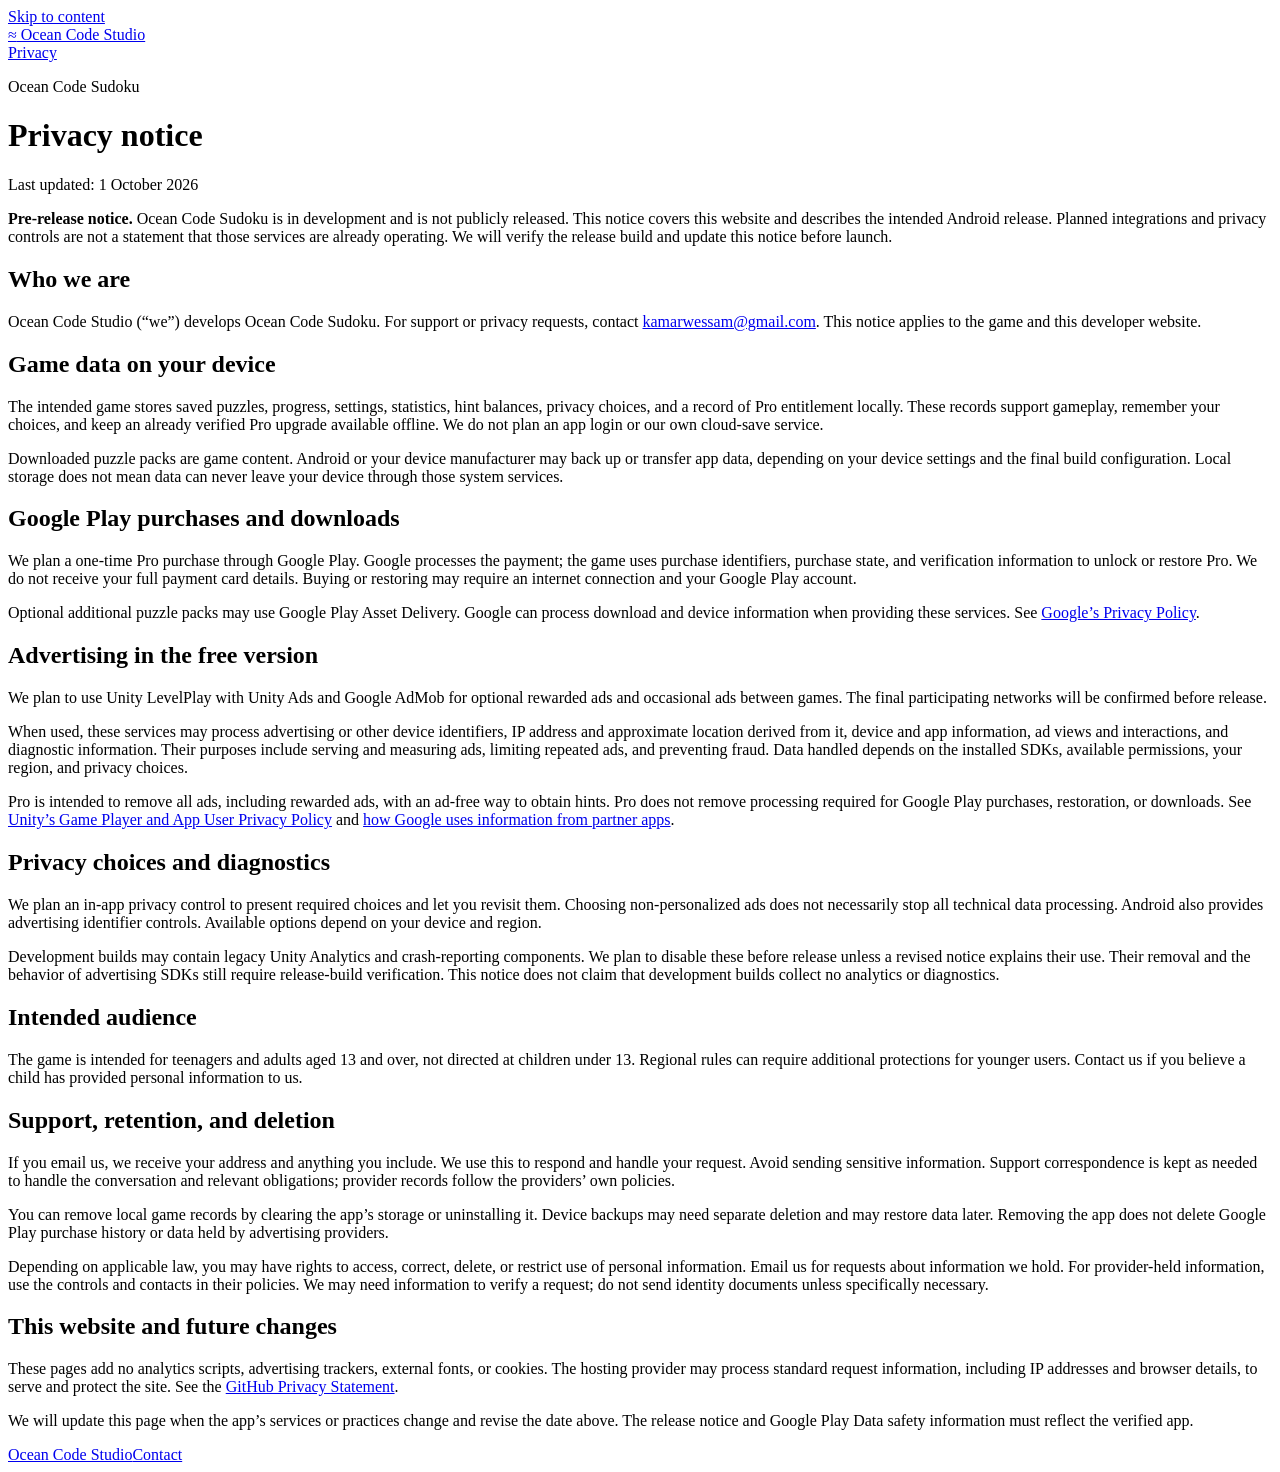
==== privacy.html @ bdacb275 "Publish Ocean Code Sudoku pre-release privacy notice This file contains a pre-release privacy notice" ====
<!doctype html>
<html lang="en">
<head>
  <meta charset="utf-8">
  <meta name="viewport" content="width=device-width, initial-scale=1">
  <meta name="description" content="Pre-release privacy notice for Ocean Code Sudoku and the Ocean Code Studio website. Contact, planned services, local data, purchases, and privacy choices.">
  <meta name="color-scheme" content="light">
  <title>Privacy notice · Ocean Code Sudoku</title>
  <link rel="stylesheet" href="style.css">
</head>
<body>
  <a class="skip-link" href="#main">Skip to content</a>
  <header class="site-header wrap">
    <a class="brand" href="index.html"><span class="brand-mark" aria-hidden="true">≈</span> Ocean Code Studio</a>
    <nav aria-label="Main navigation"><a href="privacy.html" aria-current="page">Privacy</a></nav>
  </header>
  <main id="main" class="wrap document">
    <p class="eyebrow">Ocean Code Sudoku</p>
    <h1>Privacy notice</h1>
    <p class="updated">Last updated: <time datetime="2026-10-01">1 October 2026</time></p>
    <div class="notice">
      <p><strong>Pre-release notice.</strong> Ocean Code Sudoku is in development and is not publicly released. This notice covers this website and describes the intended Android release. Planned integrations and privacy controls are not a statement that those services are already operating. We will verify the release build and update this notice before launch.</p>
    </div>
    <section aria-labelledby="who">
      <h2 id="who">Who we are</h2>
      <p>Ocean Code Studio (“we”) develops Ocean Code Sudoku. For support or privacy requests, contact <a href="mailto:kamarwessam@gmail.com">kamarwessam@gmail.com</a>. This notice applies to the game and this developer website.</p>
    </section>
    <section aria-labelledby="local">
      <h2 id="local">Game data on your device</h2>
      <p>The intended game stores saved puzzles, progress, settings, statistics, hint balances, privacy choices, and a record of Pro entitlement locally. These records support gameplay, remember your choices, and keep an already verified Pro upgrade available offline. We do not plan an app login or our own cloud-save service.</p>
      <p>Downloaded puzzle packs are game content. Android or your device manufacturer may back up or transfer app data, depending on your device settings and the final build configuration. Local storage does not mean data can never leave your device through those system services.</p>
    </section>
    <section aria-labelledby="purchases">
      <h2 id="purchases">Google Play purchases and downloads</h2>
      <p>We plan a one-time Pro purchase through Google Play. Google processes the payment; the game uses purchase identifiers, purchase state, and verification information to unlock or restore Pro. We do not receive your full payment card details. Buying or restoring may require an internet connection and your Google Play account.</p>
      <p>Optional additional puzzle packs may use Google Play Asset Delivery. Google can process download and device information when providing these services. See <a href="https://policies.google.com/privacy">Google’s Privacy Policy</a>.</p>
    </section>
    <section aria-labelledby="ads">
      <h2 id="ads">Advertising in the free version</h2>
      <p>We plan to use Unity LevelPlay with Unity Ads and Google AdMob for optional rewarded ads and occasional ads between games. The final participating networks will be confirmed before release.</p>
      <p>When used, these services may process advertising or other device identifiers, IP address and approximate location derived from it, device and app information, ad views and interactions, and diagnostic information. Their purposes include serving and measuring ads, limiting repeated ads, and preventing fraud. Data handled depends on the installed SDKs, available permissions, your region, and privacy choices.</p>
      <p>Pro is intended to remove all ads, including rewarded ads, with an ad-free way to obtain hints. Pro does not remove processing required for Google Play purchases, restoration, or downloads. See <a href="https://unity.com/legal/game-player-and-app-user-privacy-policy">Unity’s Game Player and App User Privacy Policy</a> and <a href="https://policies.google.com/technologies/partner-sites">how Google uses information from partner apps</a>.</p>
    </section>
    <section aria-labelledby="choices">
      <h2 id="choices">Privacy choices and diagnostics</h2>
      <p>We plan an in-app privacy control to present required choices and let you revisit them. Choosing non-personalized ads does not necessarily stop all technical data processing. Android also provides advertising identifier controls. Available options depend on your device and region.</p>
      <p>Development builds may contain legacy Unity Analytics and crash-reporting components. We plan to disable these before release unless a revised notice explains their use. Their removal and the behavior of advertising SDKs still require release-build verification. This notice does not claim that development builds collect no analytics or diagnostics.</p>
    </section>
    <section aria-labelledby="age">
      <h2 id="age">Intended audience</h2>
      <p>The game is intended for teenagers and adults aged 13 and over, not directed at children under 13. Regional rules can require additional protections for younger users. Contact us if you believe a child has provided personal information to us.</p>
    </section>
    <section aria-labelledby="requests">
      <h2 id="requests">Support, retention, and deletion</h2>
      <p>If you email us, we receive your address and anything you include. We use this to respond and handle your request. Avoid sending sensitive information. Support correspondence is kept as needed to handle the conversation and relevant obligations; provider records follow the providers’ own policies.</p>
      <p>You can remove local game records by clearing the app’s storage or uninstalling it. Device backups may need separate deletion and may restore data later. Removing the app does not delete Google Play purchase history or data held by advertising providers.</p>
      <p>Depending on applicable law, you may have rights to access, correct, delete, or restrict use of personal information. Email us for requests about information we hold. For provider-held information, use the controls and contacts in their policies. We may need information to verify a request; do not send identity documents unless specifically necessary.</p>
    </section>
    <section aria-labelledby="website">
      <h2 id="website">This website and future changes</h2>
      <p>These pages add no analytics scripts, advertising trackers, external fonts, or cookies. The hosting provider may process standard request information, including IP addresses and browser details, to serve and protect the site. See the <a href="https://docs.github.com/en/site-policy/privacy-policies/github-general-privacy-statement">GitHub Privacy Statement</a>.</p>
      <p>We will update this page when the app’s services or practices change and revise the date above. The release notice and Google Play Data safety information must reflect the verified app.</p>
    </section>
  </main>
  <footer class="site-footer wrap"><a href="index.html">Ocean Code Studio</a><a href="mailto:kamarwessam@gmail.com">Contact</a></footer>
</body>
</html>
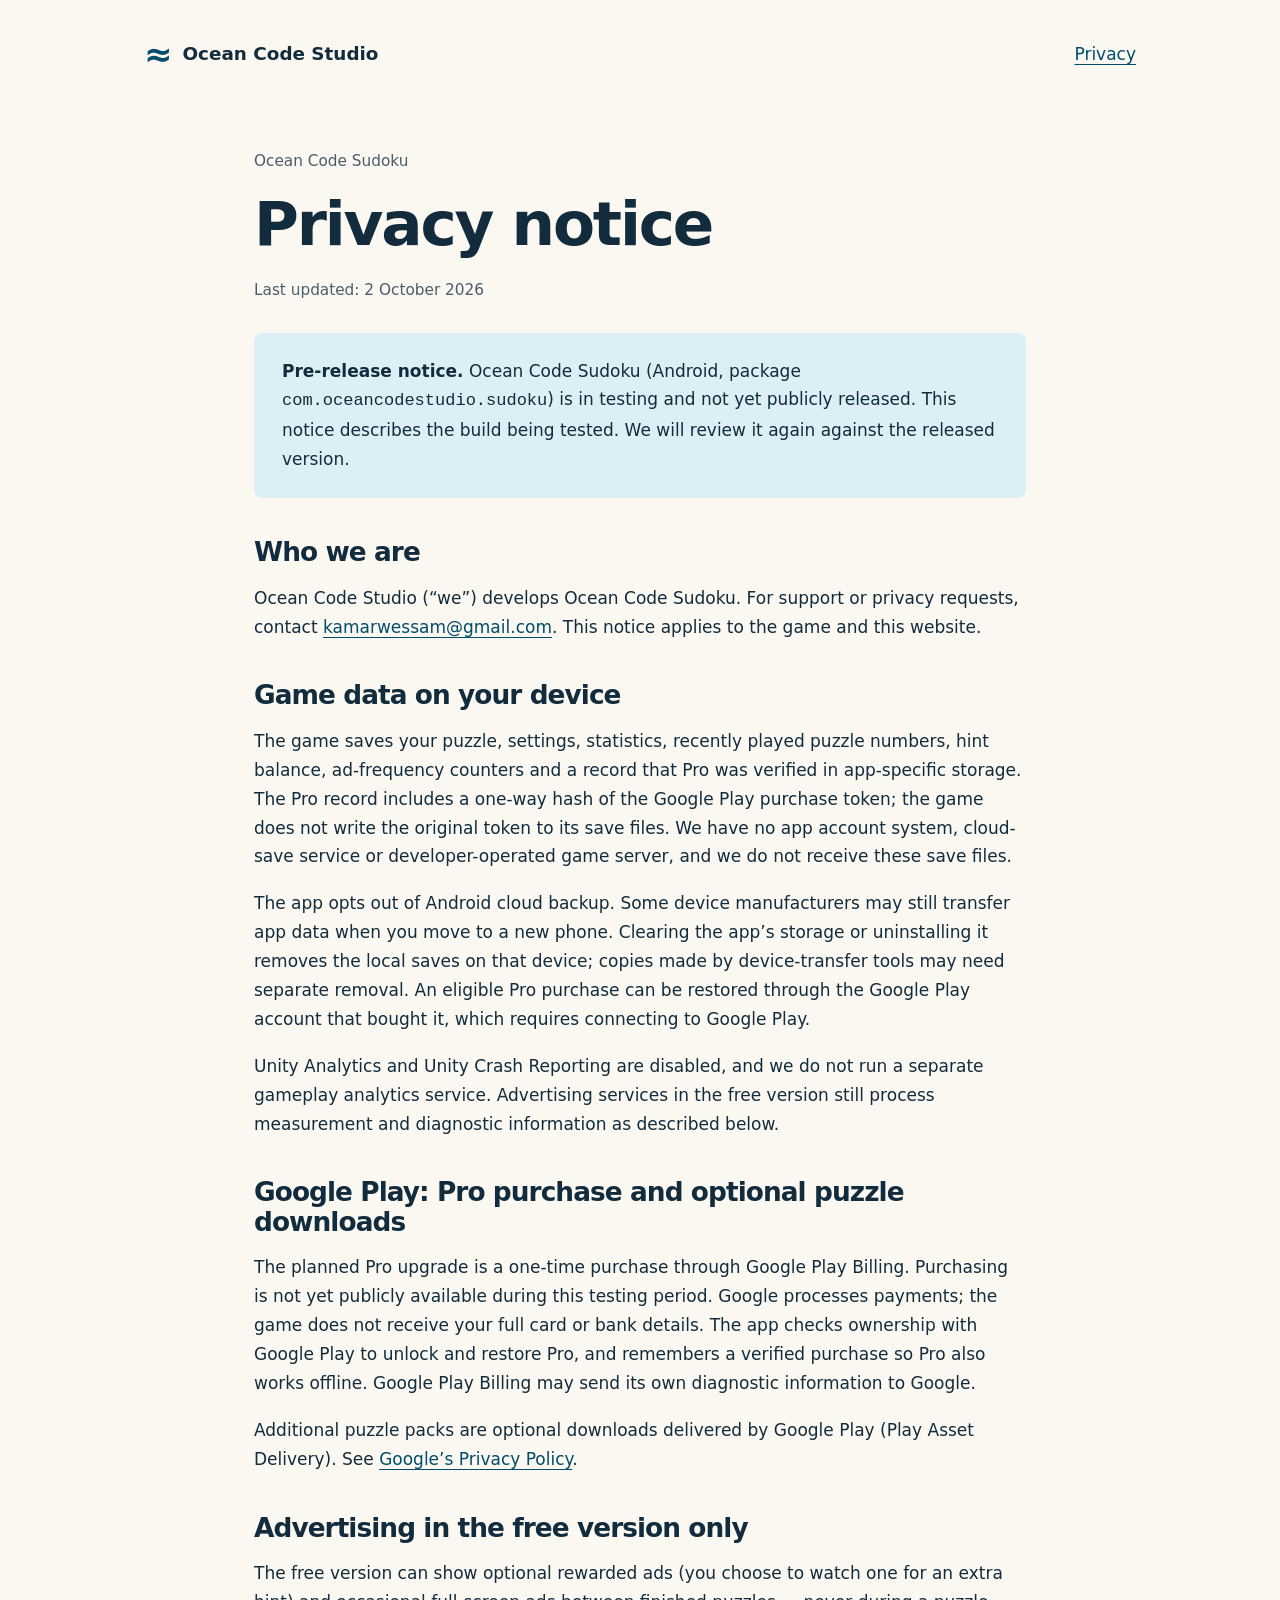
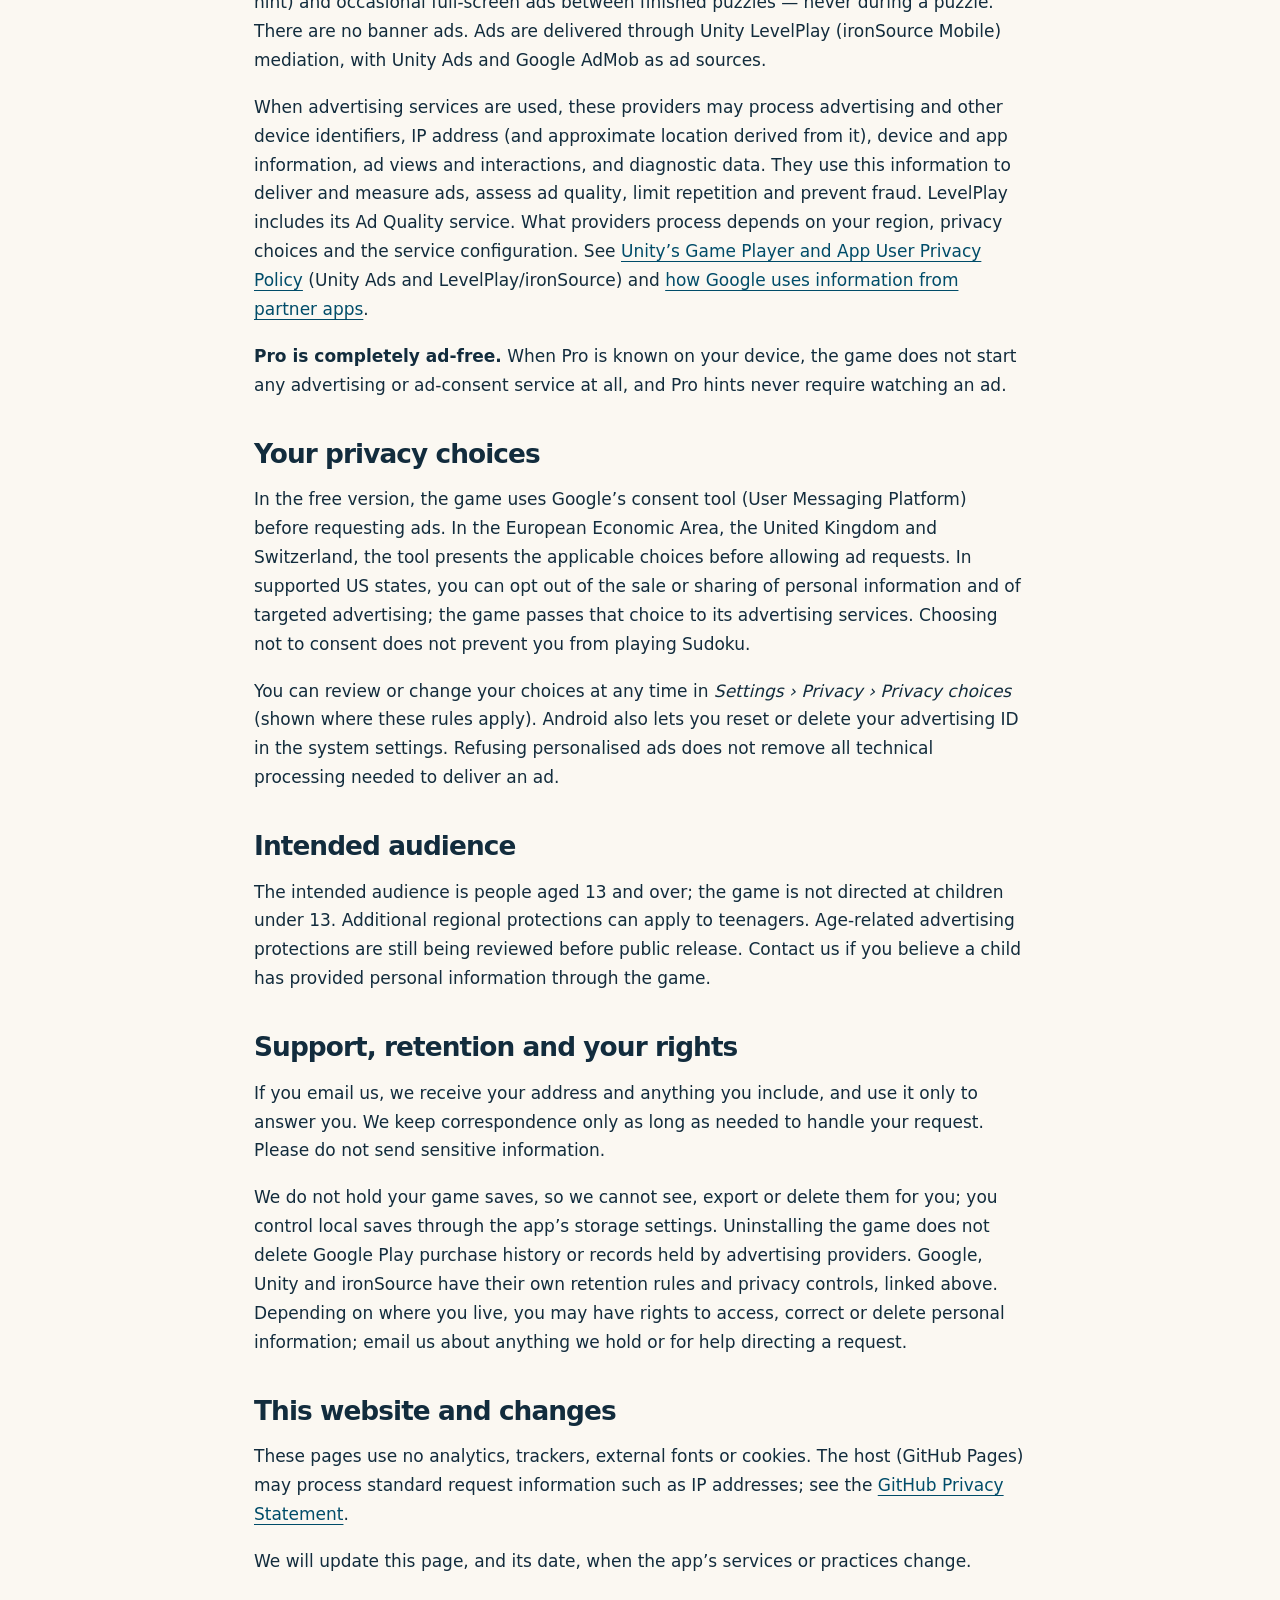
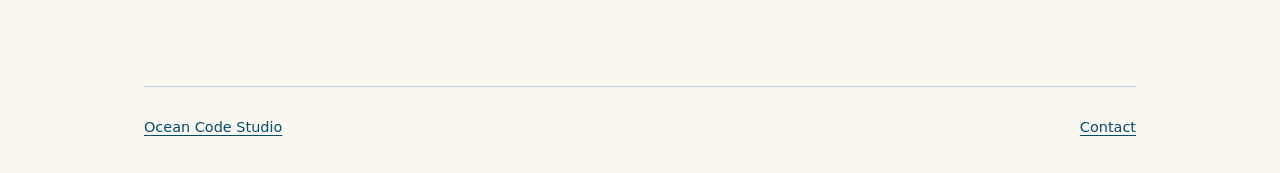
==== commit d459aefa: "Update pre-release privacy notice for tested Android build Updated the privacy notice to reflect the" ====
--- a/privacy.html
+++ b/privacy.html
@@ -3,7 +3,7 @@
 <head>
   <meta charset="utf-8">
   <meta name="viewport" content="width=device-width, initial-scale=1">
-  <meta name="description" content="Pre-release privacy notice for Ocean Code Sudoku and the Ocean Code Studio website. Contact, planned services, local data, purchases, and privacy choices.">
+  <meta name="description" content="Privacy notice for Ocean Code Sudoku and the Ocean Code Studio website: local game data, Google Play purchases, advertising in the free version, privacy choices, and contact.">
   <meta name="color-scheme" content="light">
   <title>Privacy notice · Ocean Code Sudoku</title>
   <link rel="stylesheet" href="style.css">
@@ -17,49 +17,49 @@
   <main id="main" class="wrap document">
     <p class="eyebrow">Ocean Code Sudoku</p>
     <h1>Privacy notice</h1>
-    <p class="updated">Last updated: <time datetime="2026-10-01">1 October 2026</time></p>
+    <p class="updated">Last updated: <time datetime="2026-10-02">2 October 2026</time></p>
     <div class="notice">
-      <p><strong>Pre-release notice.</strong> Ocean Code Sudoku is in development and is not publicly released. This notice covers this website and describes the intended Android release. Planned integrations and privacy controls are not a statement that those services are already operating. We will verify the release build and update this notice before launch.</p>
+      <p><strong>Pre-release notice.</strong> Ocean Code Sudoku (Android, package <code>com.oceancodestudio.sudoku</code>) is in testing and not yet publicly released. This notice describes the build being tested. We will review it again against the released version.</p>
     </div>
     <section aria-labelledby="who">
       <h2 id="who">Who we are</h2>
-      <p>Ocean Code Studio (“we”) develops Ocean Code Sudoku. For support or privacy requests, contact <a href="mailto:kamarwessam@gmail.com">kamarwessam@gmail.com</a>. This notice applies to the game and this developer website.</p>
+      <p>Ocean Code Studio (“we”) develops Ocean Code Sudoku. For support or privacy requests, contact <a href="mailto:kamarwessam@gmail.com">kamarwessam@gmail.com</a>. This notice applies to the game and this website.</p>
     </section>
     <section aria-labelledby="local">
       <h2 id="local">Game data on your device</h2>
-      <p>The intended game stores saved puzzles, progress, settings, statistics, hint balances, privacy choices, and a record of Pro entitlement locally. These records support gameplay, remember your choices, and keep an already verified Pro upgrade available offline. We do not plan an app login or our own cloud-save service.</p>
-      <p>Downloaded puzzle packs are game content. Android or your device manufacturer may back up or transfer app data, depending on your device settings and the final build configuration. Local storage does not mean data can never leave your device through those system services.</p>
+      <p>The game saves your puzzle, settings, statistics, recently played puzzle numbers, hint balance, ad-frequency counters and a record that Pro was verified in app-specific storage. The Pro record includes a one-way hash of the Google Play purchase token; the game does not write the original token to its save files. We have no app account system, cloud-save service or developer-operated game server, and we do not receive these save files.</p>
+      <p>The app opts out of Android cloud backup. Some device manufacturers may still transfer app data when you move to a new phone. Clearing the app’s storage or uninstalling it removes the local saves on that device; copies made by device-transfer tools may need separate removal. An eligible Pro purchase can be restored through the Google Play account that bought it, which requires connecting to Google Play.</p>
+      <p>Unity Analytics and Unity Crash Reporting are disabled, and we do not run a separate gameplay analytics service. Advertising services in the free version still process measurement and diagnostic information as described below.</p>
     </section>
     <section aria-labelledby="purchases">
-      <h2 id="purchases">Google Play purchases and downloads</h2>
-      <p>We plan a one-time Pro purchase through Google Play. Google processes the payment; the game uses purchase identifiers, purchase state, and verification information to unlock or restore Pro. We do not receive your full payment card details. Buying or restoring may require an internet connection and your Google Play account.</p>
-      <p>Optional additional puzzle packs may use Google Play Asset Delivery. Google can process download and device information when providing these services. See <a href="https://policies.google.com/privacy">Google’s Privacy Policy</a>.</p>
+      <h2 id="purchases">Google Play: Pro purchase and optional puzzle downloads</h2>
+      <p>The planned Pro upgrade is a one-time purchase through Google Play Billing. Purchasing is not yet publicly available during this testing period. Google processes payments; the game does not receive your full card or bank details. The app checks ownership with Google Play to unlock and restore Pro, and remembers a verified purchase so Pro also works offline. Google Play Billing may send its own diagnostic information to Google.</p>
+      <p>Additional puzzle packs are optional downloads delivered by Google Play (Play Asset Delivery). See <a href="https://policies.google.com/privacy">Google’s Privacy Policy</a>.</p>
     </section>
     <section aria-labelledby="ads">
-      <h2 id="ads">Advertising in the free version</h2>
-      <p>We plan to use Unity LevelPlay with Unity Ads and Google AdMob for optional rewarded ads and occasional ads between games. The final participating networks will be confirmed before release.</p>
-      <p>When used, these services may process advertising or other device identifiers, IP address and approximate location derived from it, device and app information, ad views and interactions, and diagnostic information. Their purposes include serving and measuring ads, limiting repeated ads, and preventing fraud. Data handled depends on the installed SDKs, available permissions, your region, and privacy choices.</p>
-      <p>Pro is intended to remove all ads, including rewarded ads, with an ad-free way to obtain hints. Pro does not remove processing required for Google Play purchases, restoration, or downloads. See <a href="https://unity.com/legal/game-player-and-app-user-privacy-policy">Unity’s Game Player and App User Privacy Policy</a> and <a href="https://policies.google.com/technologies/partner-sites">how Google uses information from partner apps</a>.</p>
+      <h2 id="ads">Advertising in the free version only</h2>
+      <p>The free version can show optional rewarded ads (you choose to watch one for an extra hint) and occasional full-screen ads between finished puzzles — never during a puzzle. There are no banner ads. Ads are delivered through Unity LevelPlay (ironSource Mobile) mediation, with Unity Ads and Google AdMob as ad sources.</p>
+      <p>When advertising services are used, these providers may process advertising and other device identifiers, IP address (and approximate location derived from it), device and app information, ad views and interactions, and diagnostic data. They use this information to deliver and measure ads, assess ad quality, limit repetition and prevent fraud. LevelPlay includes its Ad Quality service. What providers process depends on your region, privacy choices and the service configuration. See <a href="https://unity.com/legal/game-player-and-app-user-privacy-policy">Unity’s Game Player and App User Privacy Policy</a> (Unity Ads and LevelPlay/ironSource) and <a href="https://policies.google.com/technologies/partner-sites">how Google uses information from partner apps</a>.</p>
+      <p><strong>Pro is completely ad-free.</strong> When Pro is known on your device, the game does not start any advertising or ad-consent service at all, and Pro hints never require watching an ad.</p>
     </section>
     <section aria-labelledby="choices">
-      <h2 id="choices">Privacy choices and diagnostics</h2>
-      <p>We plan an in-app privacy control to present required choices and let you revisit them. Choosing non-personalized ads does not necessarily stop all technical data processing. Android also provides advertising identifier controls. Available options depend on your device and region.</p>
-      <p>Development builds may contain legacy Unity Analytics and crash-reporting components. We plan to disable these before release unless a revised notice explains their use. Their removal and the behavior of advertising SDKs still require release-build verification. This notice does not claim that development builds collect no analytics or diagnostics.</p>
+      <h2 id="choices">Your privacy choices</h2>
+      <p>In the free version, the game uses Google’s consent tool (User Messaging Platform) before requesting ads. In the European Economic Area, the United Kingdom and Switzerland, the tool presents the applicable choices before allowing ad requests. In supported US states, you can opt out of the sale or sharing of personal information and of targeted advertising; the game passes that choice to its advertising services. Choosing not to consent does not prevent you from playing Sudoku.</p>
+      <p>You can review or change your choices at any time in <em>Settings › Privacy › Privacy choices</em> (shown where these rules apply). Android also lets you reset or delete your advertising ID in the system settings. Refusing personalised ads does not remove all technical processing needed to deliver an ad.</p>
     </section>
     <section aria-labelledby="age">
       <h2 id="age">Intended audience</h2>
-      <p>The game is intended for teenagers and adults aged 13 and over, not directed at children under 13. Regional rules can require additional protections for younger users. Contact us if you believe a child has provided personal information to us.</p>
+      <p>The intended audience is people aged 13 and over; the game is not directed at children under 13. Additional regional protections can apply to teenagers. Age-related advertising protections are still being reviewed before public release. Contact us if you believe a child has provided personal information through the game.</p>
     </section>
     <section aria-labelledby="requests">
-      <h2 id="requests">Support, retention, and deletion</h2>
-      <p>If you email us, we receive your address and anything you include. We use this to respond and handle your request. Avoid sending sensitive information. Support correspondence is kept as needed to handle the conversation and relevant obligations; provider records follow the providers’ own policies.</p>
-      <p>You can remove local game records by clearing the app’s storage or uninstalling it. Device backups may need separate deletion and may restore data later. Removing the app does not delete Google Play purchase history or data held by advertising providers.</p>
-      <p>Depending on applicable law, you may have rights to access, correct, delete, or restrict use of personal information. Email us for requests about information we hold. For provider-held information, use the controls and contacts in their policies. We may need information to verify a request; do not send identity documents unless specifically necessary.</p>
+      <h2 id="requests">Support, retention and your rights</h2>
+      <p>If you email us, we receive your address and anything you include, and use it only to answer you. We keep correspondence only as long as needed to handle your request. Please do not send sensitive information.</p>
+      <p>We do not hold your game saves, so we cannot see, export or delete them for you; you control local saves through the app’s storage settings. Uninstalling the game does not delete Google Play purchase history or records held by advertising providers. Google, Unity and ironSource have their own retention rules and privacy controls, linked above. Depending on where you live, you may have rights to access, correct or delete personal information; email us about anything we hold or for help directing a request.</p>
     </section>
     <section aria-labelledby="website">
-      <h2 id="website">This website and future changes</h2>
-      <p>These pages add no analytics scripts, advertising trackers, external fonts, or cookies. The hosting provider may process standard request information, including IP addresses and browser details, to serve and protect the site. See the <a href="https://docs.github.com/en/site-policy/privacy-policies/github-general-privacy-statement">GitHub Privacy Statement</a>.</p>
-      <p>We will update this page when the app’s services or practices change and revise the date above. The release notice and Google Play Data safety information must reflect the verified app.</p>
+      <h2 id="website">This website and changes</h2>
+      <p>These pages use no analytics, trackers, external fonts or cookies. The host (GitHub Pages) may process standard request information such as IP addresses; see the <a href="https://docs.github.com/en/site-policy/privacy-policies/github-general-privacy-statement">GitHub Privacy Statement</a>.</p>
+      <p>We will update this page, and its date, when the app’s services or practices change.</p>
     </section>
   </main>
   <footer class="site-footer wrap"><a href="index.html">Ocean Code Studio</a><a href="mailto:kamarwessam@gmail.com">Contact</a></footer>
--- a/style.css
+++ b/style.css
@@ -0,0 +1,67 @@
+:root {
+  color-scheme: light;
+  --paper: oklch(98% 0.009 90);
+  --ink: oklch(28% 0.045 241);
+  --muted: oklch(47% 0.032 241);
+  --accent: oklch(39% 0.082 231);
+  --line: oklch(84% 0.02 225);
+  --tint: oklch(94% 0.022 219);
+  font-family: "Segoe UI", ui-sans-serif, system-ui, sans-serif;
+  font-size: 17px;
+  line-height: 1.7;
+  color: var(--ink);
+  background: var(--paper);
+}
+* { box-sizing: border-box; }
+body { margin: 0; }
+a { color: var(--accent); text-underline-offset: .22em; text-decoration-thickness: 1px; }
+a:hover { text-decoration-thickness: 2px; }
+a:focus-visible { outline: 3px solid var(--accent); outline-offset: 5px; border-radius: 2px; }
+.wrap { max-width: 1120px; margin-inline: auto; padding-inline: clamp(22px, 5vw, 64px); }
+.skip-link { position: absolute; left: 20px; top: -100px; background: var(--paper); padding: 10px 16px; z-index: 2; }
+.skip-link:focus { top: 8px; }
+.site-header { min-height: 108px; display: flex; align-items: center; justify-content: space-between; gap: 24px; }
+.brand { display: inline-flex; align-items: center; gap: 10px; color: var(--ink); font-size: 1.08rem; font-weight: 650; text-decoration: none; }
+.brand-mark { color: var(--accent); font-size: 2rem; line-height: 1; }
+nav a { padding-block: 10px; }
+h1, h2 { line-height: 1.12; letter-spacing: -.035em; }
+h1 { font-size: clamp(2.6rem, 6.5vw, 4.5rem); font-weight: 650; margin: 16px 0 24px; }
+h2 { font-size: 1.55rem; font-weight: 650; margin-block: 40px 16px; }
+p { margin-block: 0 18px; }
+.eyebrow { color: var(--muted); font-size: .9rem; margin: 0; }
+.home { padding-block: clamp(40px, 7vw, 90px) 32px; display: grid; grid-template-columns: 1.45fr 1fr; gap: 48px; align-items: center; }
+.intro { max-width: 59ch; }
+.lead { font-size: 1.3rem; line-height: 1.45; margin-bottom: 24px; }
+.text-link { display: inline-block; margin-top: 12px; }
+.puzzle-art { width: 100%; max-width: 350px; justify-self: end; color: var(--accent); }
+.support { grid-column: 1 / -1; display: grid; grid-template-columns: 1fr 2fr; column-gap: 36px; padding-top: 38px; margin-top: 30px; border-top: 1px solid var(--line); }
+.support h2 { margin-top: 0; }
+.support p { margin-bottom: 10px; }
+.muted, .updated { color: var(--muted); font-size: .9rem; }
+.document { max-width: 900px; padding-block: 40px 64px; }
+.document h1 { font-size: clamp(2.6rem, 6vw, 3.6rem); margin-bottom: 18px; }
+.document p { max-width: 73ch; }
+.document h2 { scroll-margin-top: 20px; }
+.notice { background: var(--tint); padding: 24px 28px; margin-block: 30px 38px; border-radius: 8px; }
+.notice p { margin: 0; }
+.site-footer { padding-block: 28px 36px; display: flex; justify-content: space-between; gap: 20px; flex-wrap: wrap; color: var(--muted); font-size: .85rem; }
+.site-footer::before { content: ""; width: 100%; border-top: 1px solid var(--line); margin-bottom: 8px; }
+@media (max-width: 680px) {
+  .site-header { min-height: 88px; gap: 16px; font-size: .9rem; }
+  .brand { font-size: .95rem; gap: 7px; }
+  .home { grid-template-columns: 1fr; gap: 28px; padding-top: 32px; }
+  .puzzle-art { max-width: 230px; justify-self: center; }
+  .support { grid-template-columns: 1fr; gap: 8px; margin-top: 8px; }
+  .support h2 { margin-bottom: 12px; }
+  .document { padding-top: 24px; }
+  .notice { padding: 20px; }
+  h2 { font-size: 1.4rem; }
+  a { overflow-wrap: anywhere; }
+}
+@media print {
+  :root { font-size: 11pt; }
+  .site-header, .site-footer, .skip-link { display: none; }
+  .document { max-width: none; padding: 0; }
+  .notice { padding: 12px; border: 1px solid var(--line); }
+  h2 { break-after: avoid; }
+}
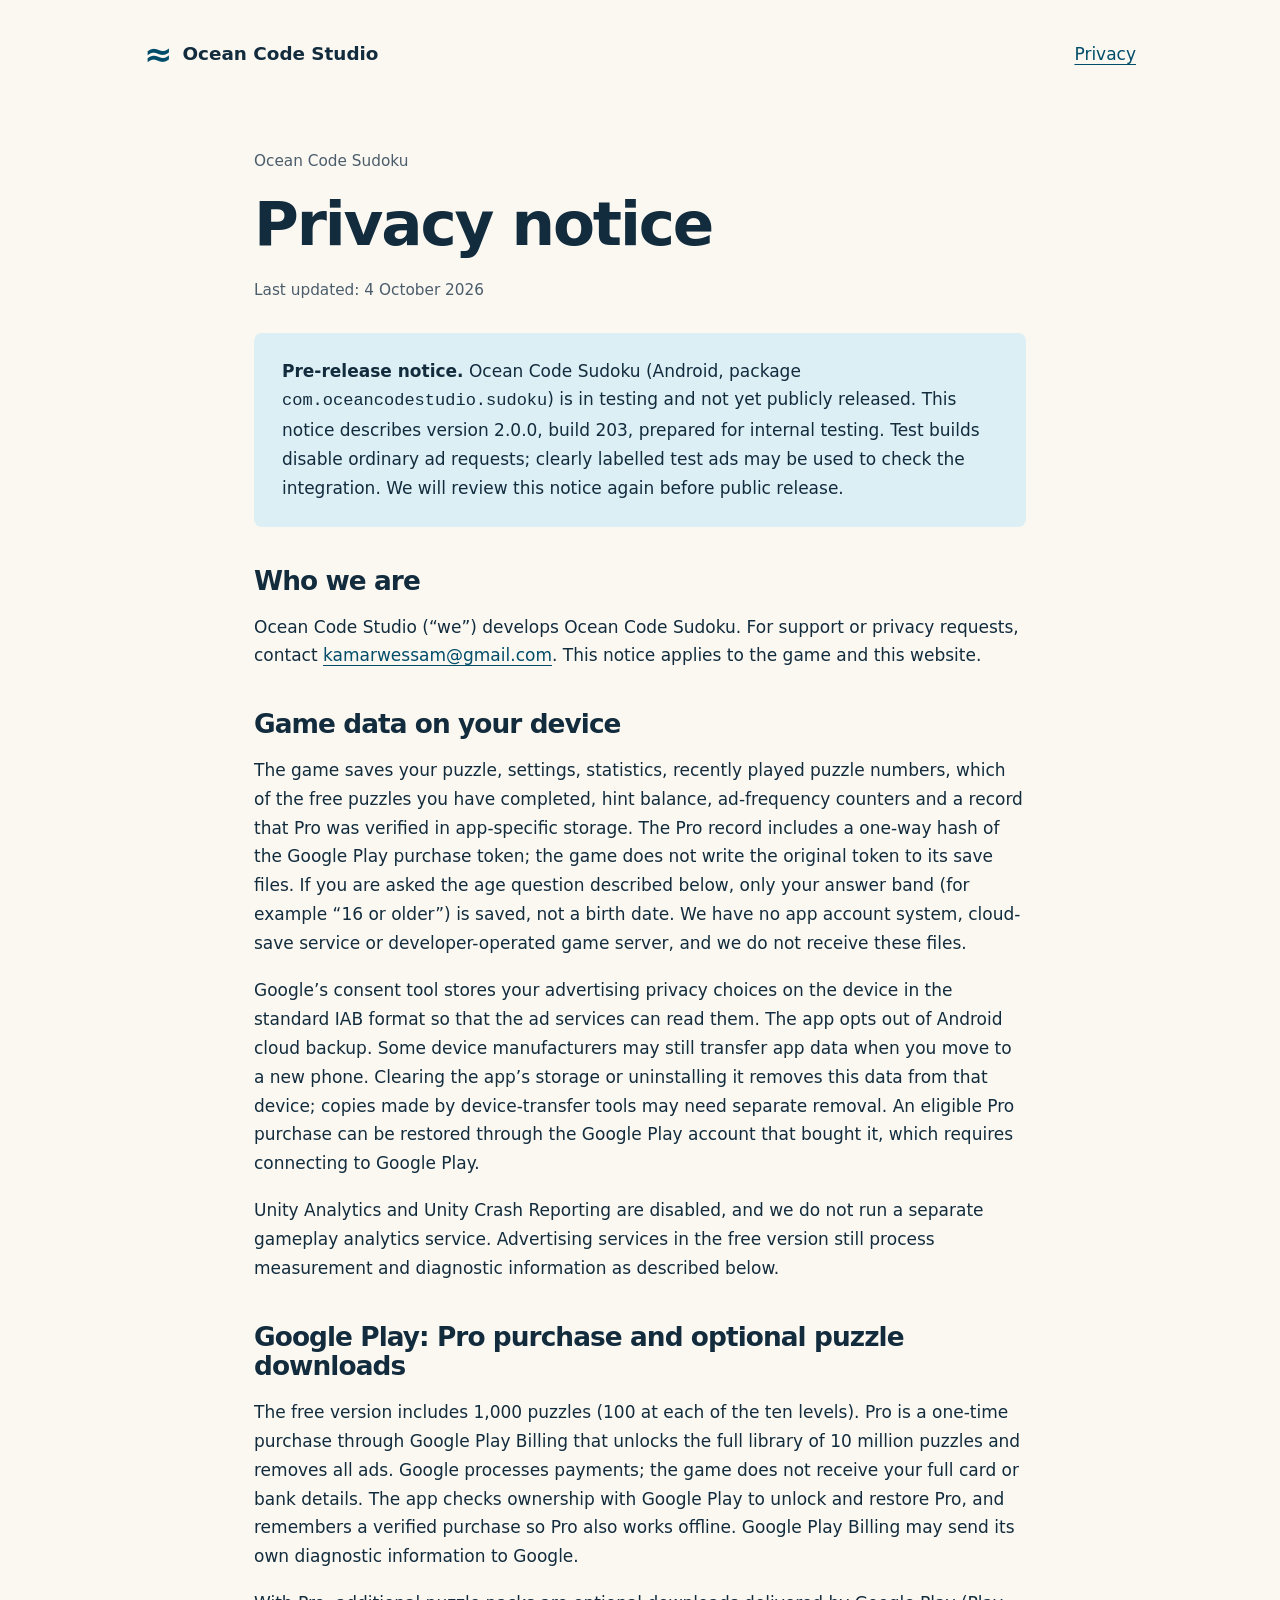
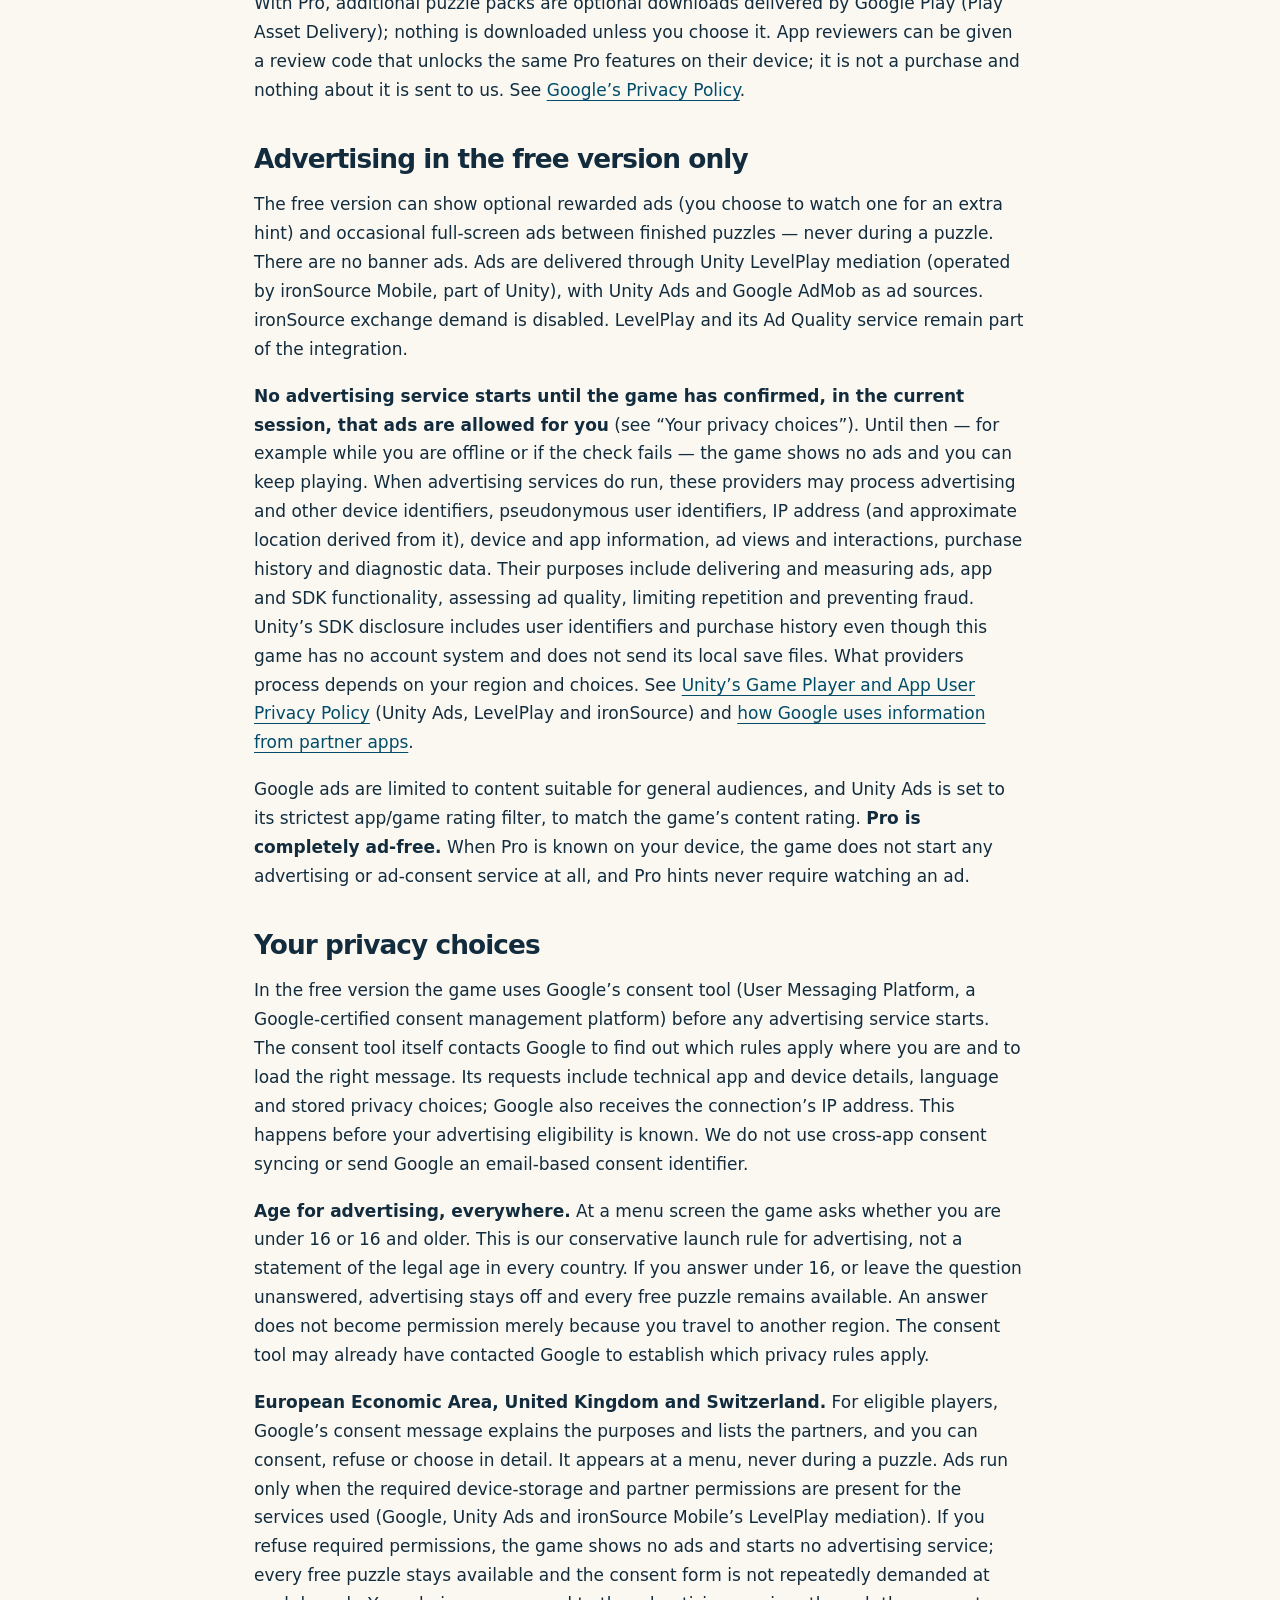
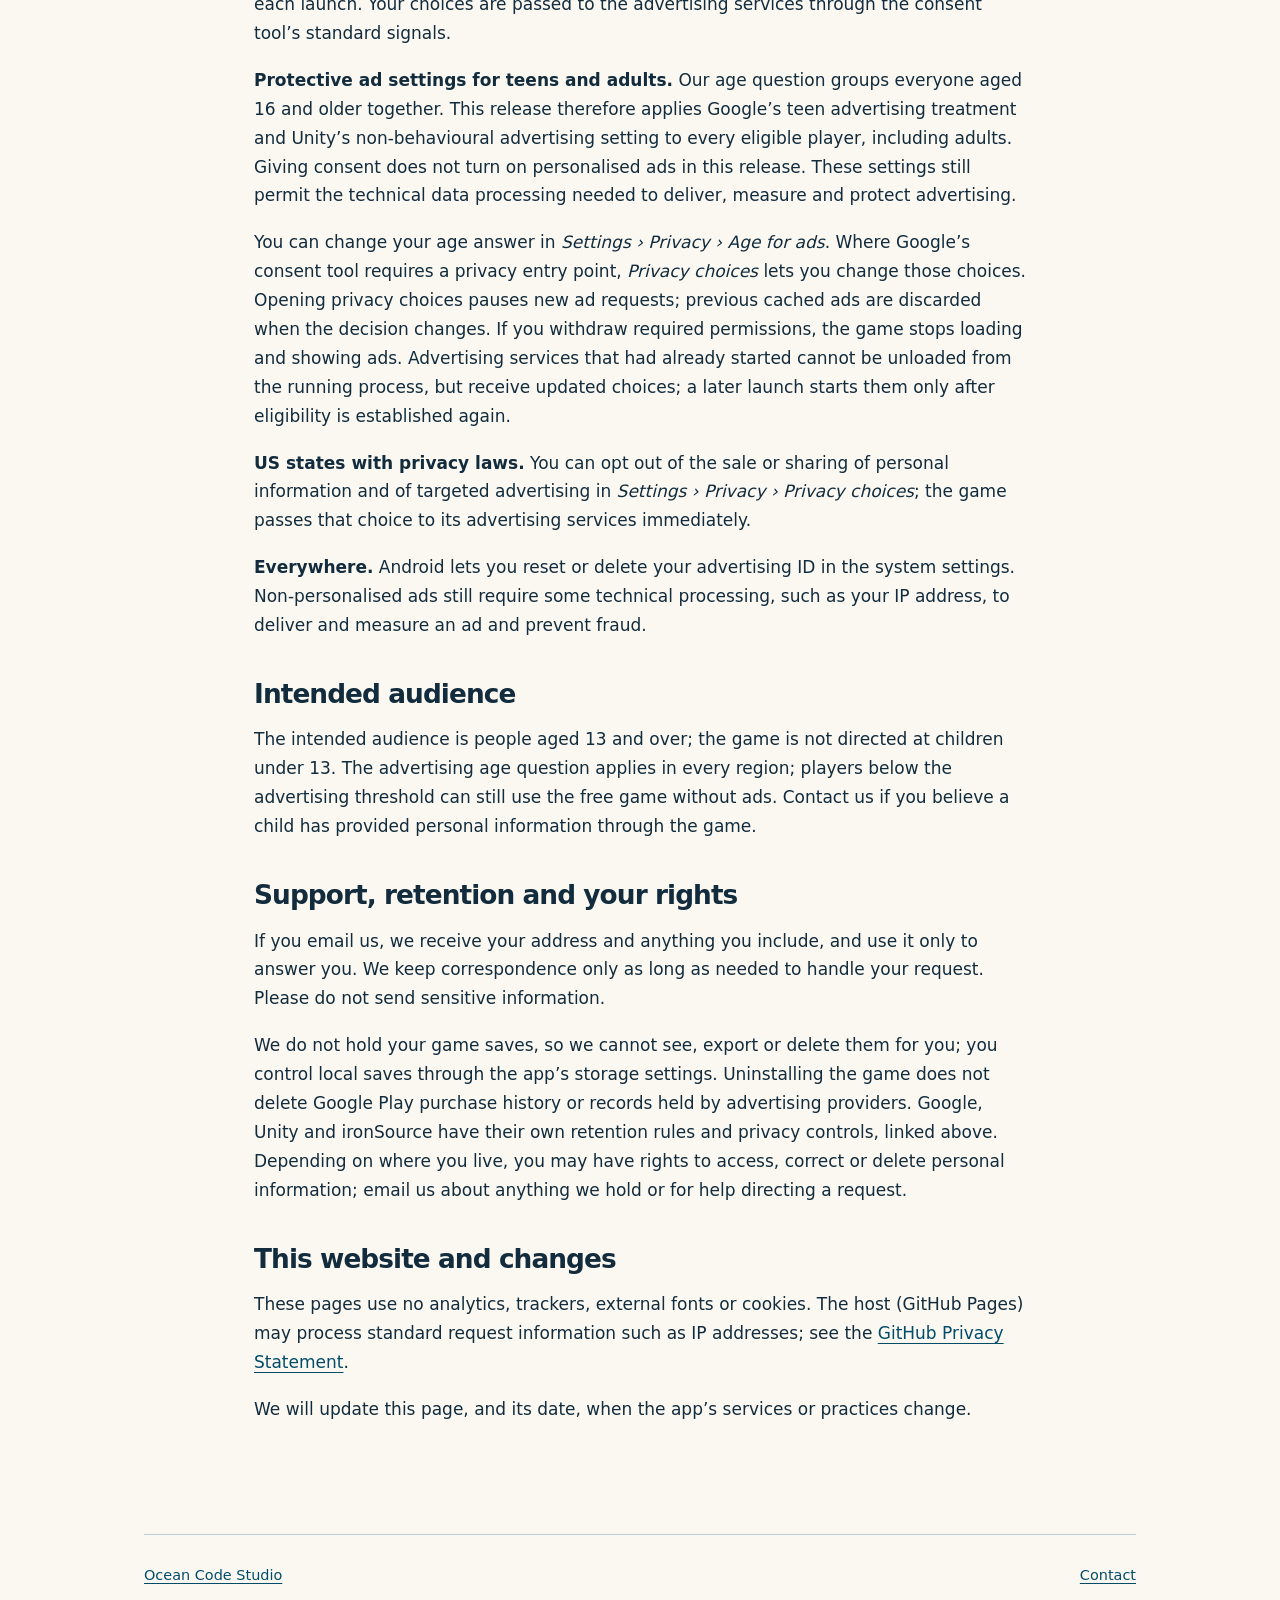
==== commit f096eb63: "Update privacy notice for consent and teen protections Describe build 203 internal testing, Google-c" ====
--- a/privacy.html
+++ b/privacy.html
@@ -3,7 +3,7 @@
 <head>
   <meta charset="utf-8">
   <meta name="viewport" content="width=device-width, initial-scale=1">
-  <meta name="description" content="Privacy notice for Ocean Code Sudoku and the Ocean Code Studio website: local game data, Google Play purchases, advertising in the free version, privacy choices, and contact.">
+  <meta name="description" content="Privacy notice for Ocean Code Sudoku and the Ocean Code Studio website: local game data, Google Play purchases, advertising in the free version, consent and privacy choices, and contact.">
   <meta name="color-scheme" content="light">
   <title>Privacy notice · Ocean Code Sudoku</title>
   <link rel="stylesheet" href="style.css">
@@ -17,9 +17,9 @@
   <main id="main" class="wrap document">
     <p class="eyebrow">Ocean Code Sudoku</p>
     <h1>Privacy notice</h1>
-    <p class="updated">Last updated: <time datetime="2026-10-02">2 October 2026</time></p>
+    <p class="updated">Last updated: <time datetime="2026-10-04">4 October 2026</time></p>
     <div class="notice">
-      <p><strong>Pre-release notice.</strong> Ocean Code Sudoku (Android, package <code>com.oceancodestudio.sudoku</code>) is in testing and not yet publicly released. This notice describes the build being tested. We will review it again against the released version.</p>
+      <p><strong>Pre-release notice.</strong> Ocean Code Sudoku (Android, package <code>com.oceancodestudio.sudoku</code>) is in testing and not yet publicly released. This notice describes version 2.0.0, build 203, prepared for internal testing. Test builds disable ordinary ad requests; clearly labelled test ads may be used to check the integration. We will review this notice again before public release.</p>
     </div>
     <section aria-labelledby="who">
       <h2 id="who">Who we are</h2>
@@ -27,29 +27,34 @@
     </section>
     <section aria-labelledby="local">
       <h2 id="local">Game data on your device</h2>
-      <p>The game saves your puzzle, settings, statistics, recently played puzzle numbers, hint balance, ad-frequency counters and a record that Pro was verified in app-specific storage. The Pro record includes a one-way hash of the Google Play purchase token; the game does not write the original token to its save files. We have no app account system, cloud-save service or developer-operated game server, and we do not receive these save files.</p>
-      <p>The app opts out of Android cloud backup. Some device manufacturers may still transfer app data when you move to a new phone. Clearing the app’s storage or uninstalling it removes the local saves on that device; copies made by device-transfer tools may need separate removal. An eligible Pro purchase can be restored through the Google Play account that bought it, which requires connecting to Google Play.</p>
+      <p>The game saves your puzzle, settings, statistics, recently played puzzle numbers, which of the free puzzles you have completed, hint balance, ad-frequency counters and a record that Pro was verified in app-specific storage. The Pro record includes a one-way hash of the Google Play purchase token; the game does not write the original token to its save files. If you are asked the age question described below, only your answer band (for example “16 or older”) is saved, not a birth date. We have no app account system, cloud-save service or developer-operated game server, and we do not receive these files.</p>
+      <p>Google’s consent tool stores your advertising privacy choices on the device in the standard IAB format so that the ad services can read them. The app opts out of Android cloud backup. Some device manufacturers may still transfer app data when you move to a new phone. Clearing the app’s storage or uninstalling it removes this data from that device; copies made by device-transfer tools may need separate removal. An eligible Pro purchase can be restored through the Google Play account that bought it, which requires connecting to Google Play.</p>
       <p>Unity Analytics and Unity Crash Reporting are disabled, and we do not run a separate gameplay analytics service. Advertising services in the free version still process measurement and diagnostic information as described below.</p>
     </section>
     <section aria-labelledby="purchases">
       <h2 id="purchases">Google Play: Pro purchase and optional puzzle downloads</h2>
-      <p>The planned Pro upgrade is a one-time purchase through Google Play Billing. Purchasing is not yet publicly available during this testing period. Google processes payments; the game does not receive your full card or bank details. The app checks ownership with Google Play to unlock and restore Pro, and remembers a verified purchase so Pro also works offline. Google Play Billing may send its own diagnostic information to Google.</p>
-      <p>Additional puzzle packs are optional downloads delivered by Google Play (Play Asset Delivery). See <a href="https://policies.google.com/privacy">Google’s Privacy Policy</a>.</p>
+      <p>The free version includes 1,000 puzzles (100 at each of the ten levels). Pro is a one-time purchase through Google Play Billing that unlocks the full library of 10 million puzzles and removes all ads. Google processes payments; the game does not receive your full card or bank details. The app checks ownership with Google Play to unlock and restore Pro, and remembers a verified purchase so Pro also works offline. Google Play Billing may send its own diagnostic information to Google.</p>
+      <p>With Pro, additional puzzle packs are optional downloads delivered by Google Play (Play Asset Delivery); nothing is downloaded unless you choose it. App reviewers can be given a review code that unlocks the same Pro features on their device; it is not a purchase and nothing about it is sent to us. See <a href="https://policies.google.com/privacy">Google’s Privacy Policy</a>.</p>
     </section>
     <section aria-labelledby="ads">
       <h2 id="ads">Advertising in the free version only</h2>
-      <p>The free version can show optional rewarded ads (you choose to watch one for an extra hint) and occasional full-screen ads between finished puzzles — never during a puzzle. There are no banner ads. Ads are delivered through Unity LevelPlay (ironSource Mobile) mediation, with Unity Ads and Google AdMob as ad sources.</p>
-      <p>When advertising services are used, these providers may process advertising and other device identifiers, IP address (and approximate location derived from it), device and app information, ad views and interactions, and diagnostic data. They use this information to deliver and measure ads, assess ad quality, limit repetition and prevent fraud. LevelPlay includes its Ad Quality service. What providers process depends on your region, privacy choices and the service configuration. See <a href="https://unity.com/legal/game-player-and-app-user-privacy-policy">Unity’s Game Player and App User Privacy Policy</a> (Unity Ads and LevelPlay/ironSource) and <a href="https://policies.google.com/technologies/partner-sites">how Google uses information from partner apps</a>.</p>
-      <p><strong>Pro is completely ad-free.</strong> When Pro is known on your device, the game does not start any advertising or ad-consent service at all, and Pro hints never require watching an ad.</p>
+      <p>The free version can show optional rewarded ads (you choose to watch one for an extra hint) and occasional full-screen ads between finished puzzles — never during a puzzle. There are no banner ads. Ads are delivered through Unity LevelPlay mediation (operated by ironSource Mobile, part of Unity), with Unity Ads and Google AdMob as ad sources. ironSource exchange demand is disabled. LevelPlay and its Ad Quality service remain part of the integration.</p>
+      <p><strong>No advertising service starts until the game has confirmed, in the current session, that ads are allowed for you</strong> (see “Your privacy choices”). Until then — for example while you are offline or if the check fails — the game shows no ads and you can keep playing. When advertising services do run, these providers may process advertising and other device identifiers, pseudonymous user identifiers, IP address (and approximate location derived from it), device and app information, ad views and interactions, purchase history and diagnostic data. Their purposes include delivering and measuring ads, app and SDK functionality, assessing ad quality, limiting repetition and preventing fraud. Unity’s SDK disclosure includes user identifiers and purchase history even though this game has no account system and does not send its local save files. What providers process depends on your region and choices. See <a href="https://unity.com/legal/game-player-and-app-user-privacy-policy">Unity’s Game Player and App User Privacy Policy</a> (Unity Ads, LevelPlay and ironSource) and <a href="https://policies.google.com/technologies/partner-sites">how Google uses information from partner apps</a>.</p>
+      <p>Google ads are limited to content suitable for general audiences, and Unity Ads is set to its strictest app/game rating filter, to match the game’s content rating. <strong>Pro is completely ad-free.</strong> When Pro is known on your device, the game does not start any advertising or ad-consent service at all, and Pro hints never require watching an ad.</p>
     </section>
     <section aria-labelledby="choices">
       <h2 id="choices">Your privacy choices</h2>
-      <p>In the free version, the game uses Google’s consent tool (User Messaging Platform) before requesting ads. In the European Economic Area, the United Kingdom and Switzerland, the tool presents the applicable choices before allowing ad requests. In supported US states, you can opt out of the sale or sharing of personal information and of targeted advertising; the game passes that choice to its advertising services. Choosing not to consent does not prevent you from playing Sudoku.</p>
-      <p>You can review or change your choices at any time in <em>Settings › Privacy › Privacy choices</em> (shown where these rules apply). Android also lets you reset or delete your advertising ID in the system settings. Refusing personalised ads does not remove all technical processing needed to deliver an ad.</p>
+      <p>In the free version the game uses Google’s consent tool (User Messaging Platform, a Google-certified consent management platform) before any advertising service starts. The consent tool itself contacts Google to find out which rules apply where you are and to load the right message. Its requests include technical app and device details, language and stored privacy choices; Google also receives the connection’s IP address. This happens before your advertising eligibility is known. We do not use cross-app consent syncing or send Google an email-based consent identifier.</p>
+      <p><strong>Age for advertising, everywhere.</strong> At a menu screen the game asks whether you are under 16 or 16 and older. This is our conservative launch rule for advertising, not a statement of the legal age in every country. If you answer under 16, or leave the question unanswered, advertising stays off and every free puzzle remains available. An answer does not become permission merely because you travel to another region. The consent tool may already have contacted Google to establish which privacy rules apply.</p>
+      <p><strong>European Economic Area, United Kingdom and Switzerland.</strong> For eligible players, Google’s consent message explains the purposes and lists the partners, and you can consent, refuse or choose in detail. It appears at a menu, never during a puzzle. Ads run only when the required device-storage and partner permissions are present for the services used (Google, Unity Ads and ironSource Mobile’s LevelPlay mediation). If you refuse required permissions, the game shows no ads and starts no advertising service; every free puzzle stays available and the consent form is not repeatedly demanded at each launch. Your choices are passed to the advertising services through the consent tool’s standard signals.</p>
+      <p><strong>Protective ad settings for teens and adults.</strong> Our age question groups everyone aged 16 and older together. This release therefore applies Google’s teen advertising treatment and Unity’s non-behavioural advertising setting to every eligible player, including adults. Giving consent does not turn on personalised ads in this release. These settings still permit the technical data processing needed to deliver, measure and protect advertising.</p>
+      <p>You can change your age answer in <em>Settings › Privacy › Age for ads</em>. Where Google’s consent tool requires a privacy entry point, <em>Privacy choices</em> lets you change those choices. Opening privacy choices pauses new ad requests; previous cached ads are discarded when the decision changes. If you withdraw required permissions, the game stops loading and showing ads. Advertising services that had already started cannot be unloaded from the running process, but receive updated choices; a later launch starts them only after eligibility is established again.</p>
+      <p><strong>US states with privacy laws.</strong> You can opt out of the sale or sharing of personal information and of targeted advertising in <em>Settings › Privacy › Privacy choices</em>; the game passes that choice to its advertising services immediately.</p>
+      <p><strong>Everywhere.</strong> Android lets you reset or delete your advertising ID in the system settings. Non-personalised ads still require some technical processing, such as your IP address, to deliver and measure an ad and prevent fraud.</p>
     </section>
     <section aria-labelledby="age">
       <h2 id="age">Intended audience</h2>
-      <p>The intended audience is people aged 13 and over; the game is not directed at children under 13. Additional regional protections can apply to teenagers. Age-related advertising protections are still being reviewed before public release. Contact us if you believe a child has provided personal information through the game.</p>
+      <p>The intended audience is people aged 13 and over; the game is not directed at children under 13. The advertising age question applies in every region; players below the advertising threshold can still use the free game without ads. Contact us if you believe a child has provided personal information through the game.</p>
     </section>
     <section aria-labelledby="requests">
       <h2 id="requests">Support, retention and your rights</h2>
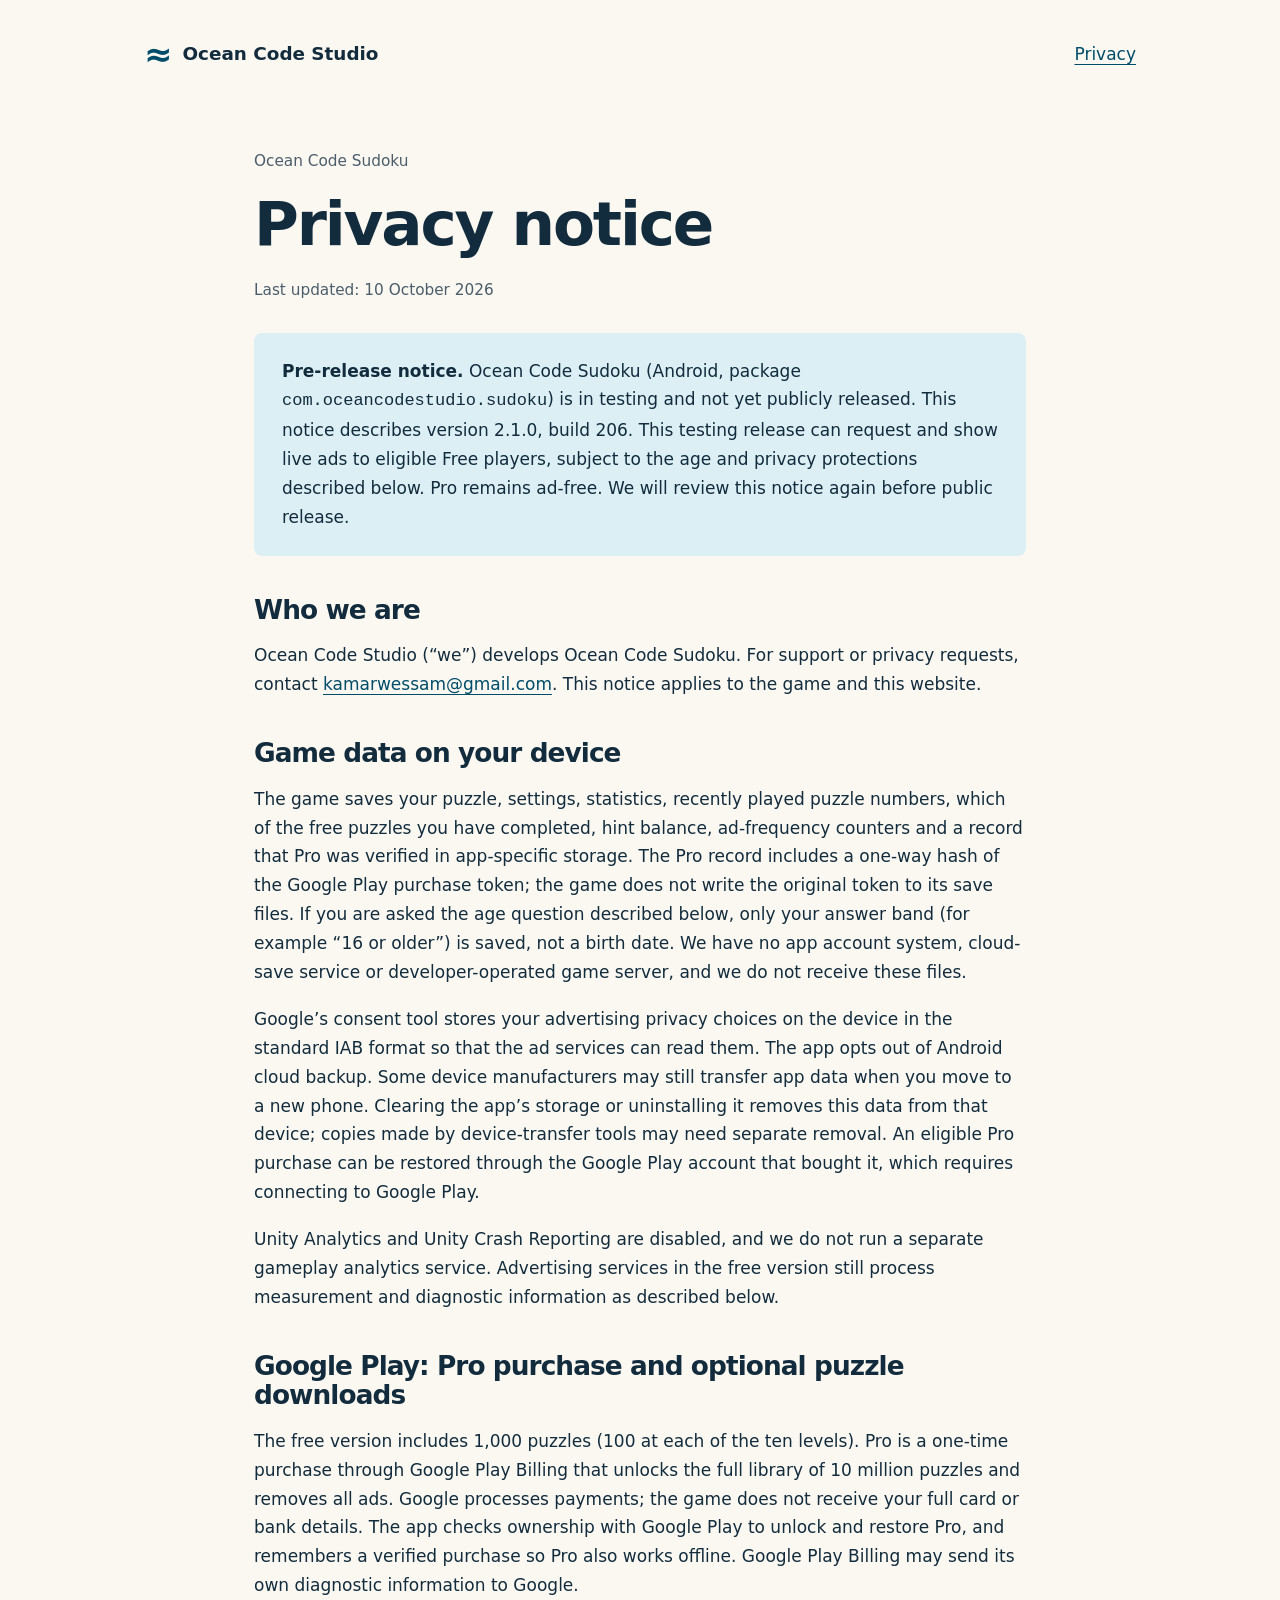
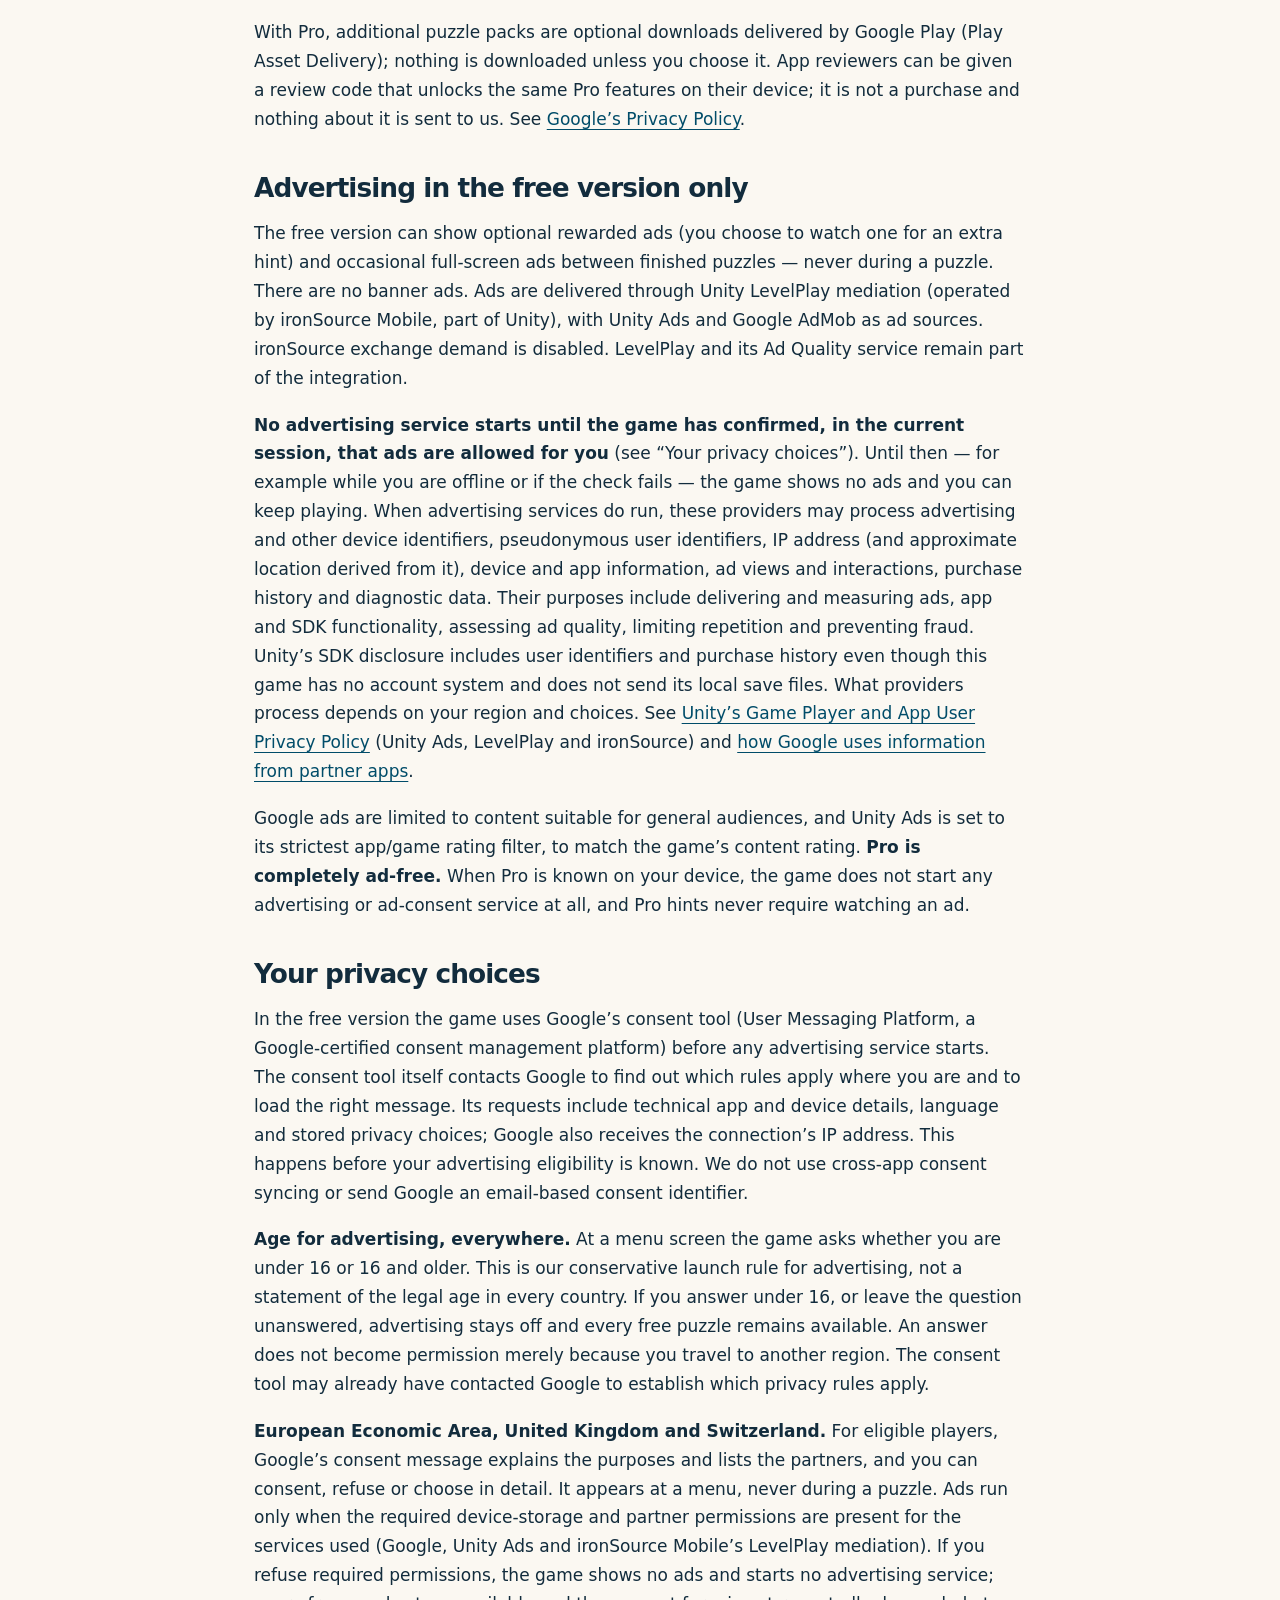
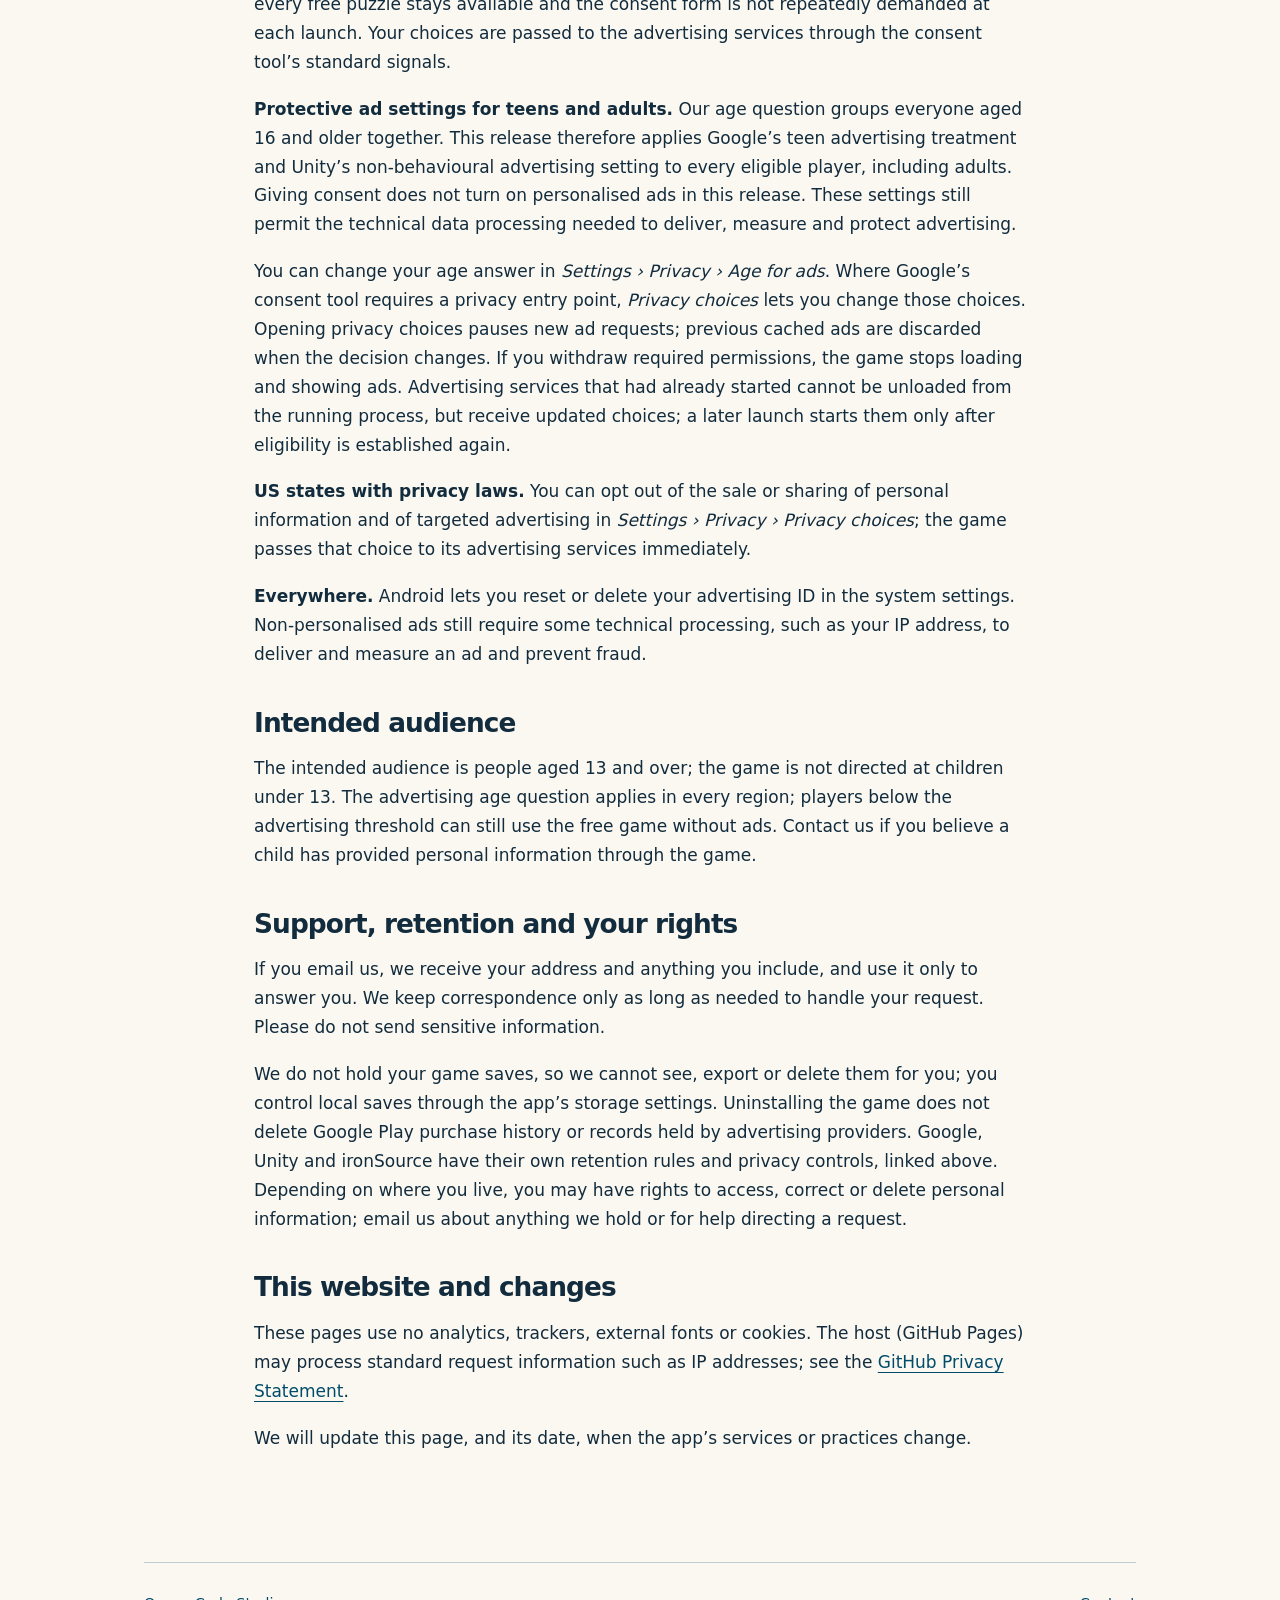
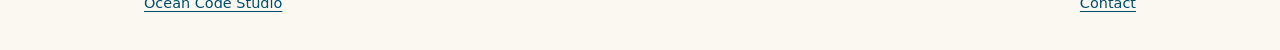
==== commit 8b298221: "Correct privacy notice for build 206 live ads" ====
--- a/privacy.html
+++ b/privacy.html
@@ -17,9 +17,9 @@
   <main id="main" class="wrap document">
     <p class="eyebrow">Ocean Code Sudoku</p>
     <h1>Privacy notice</h1>
-    <p class="updated">Last updated: <time datetime="2026-10-04">4 October 2026</time></p>
+    <p class="updated">Last updated: <time datetime="2026-10-10">10 October 2026</time></p>
     <div class="notice">
-      <p><strong>Pre-release notice.</strong> Ocean Code Sudoku (Android, package <code>com.oceancodestudio.sudoku</code>) is in testing and not yet publicly released. This notice describes version 2.0.0, build 203, prepared for internal testing. Test builds disable ordinary ad requests; clearly labelled test ads may be used to check the integration. We will review this notice again before public release.</p>
+      <p><strong>Pre-release notice.</strong> Ocean Code Sudoku (Android, package <code>com.oceancodestudio.sudoku</code>) is in testing and not yet publicly released. This notice describes version 2.1.0, build 206. This testing release can request and show live ads to eligible Free players, subject to the age and privacy protections described below. Pro remains ad-free. We will review this notice again before public release.</p>
     </div>
     <section aria-labelledby="who">
       <h2 id="who">Who we are</h2>
